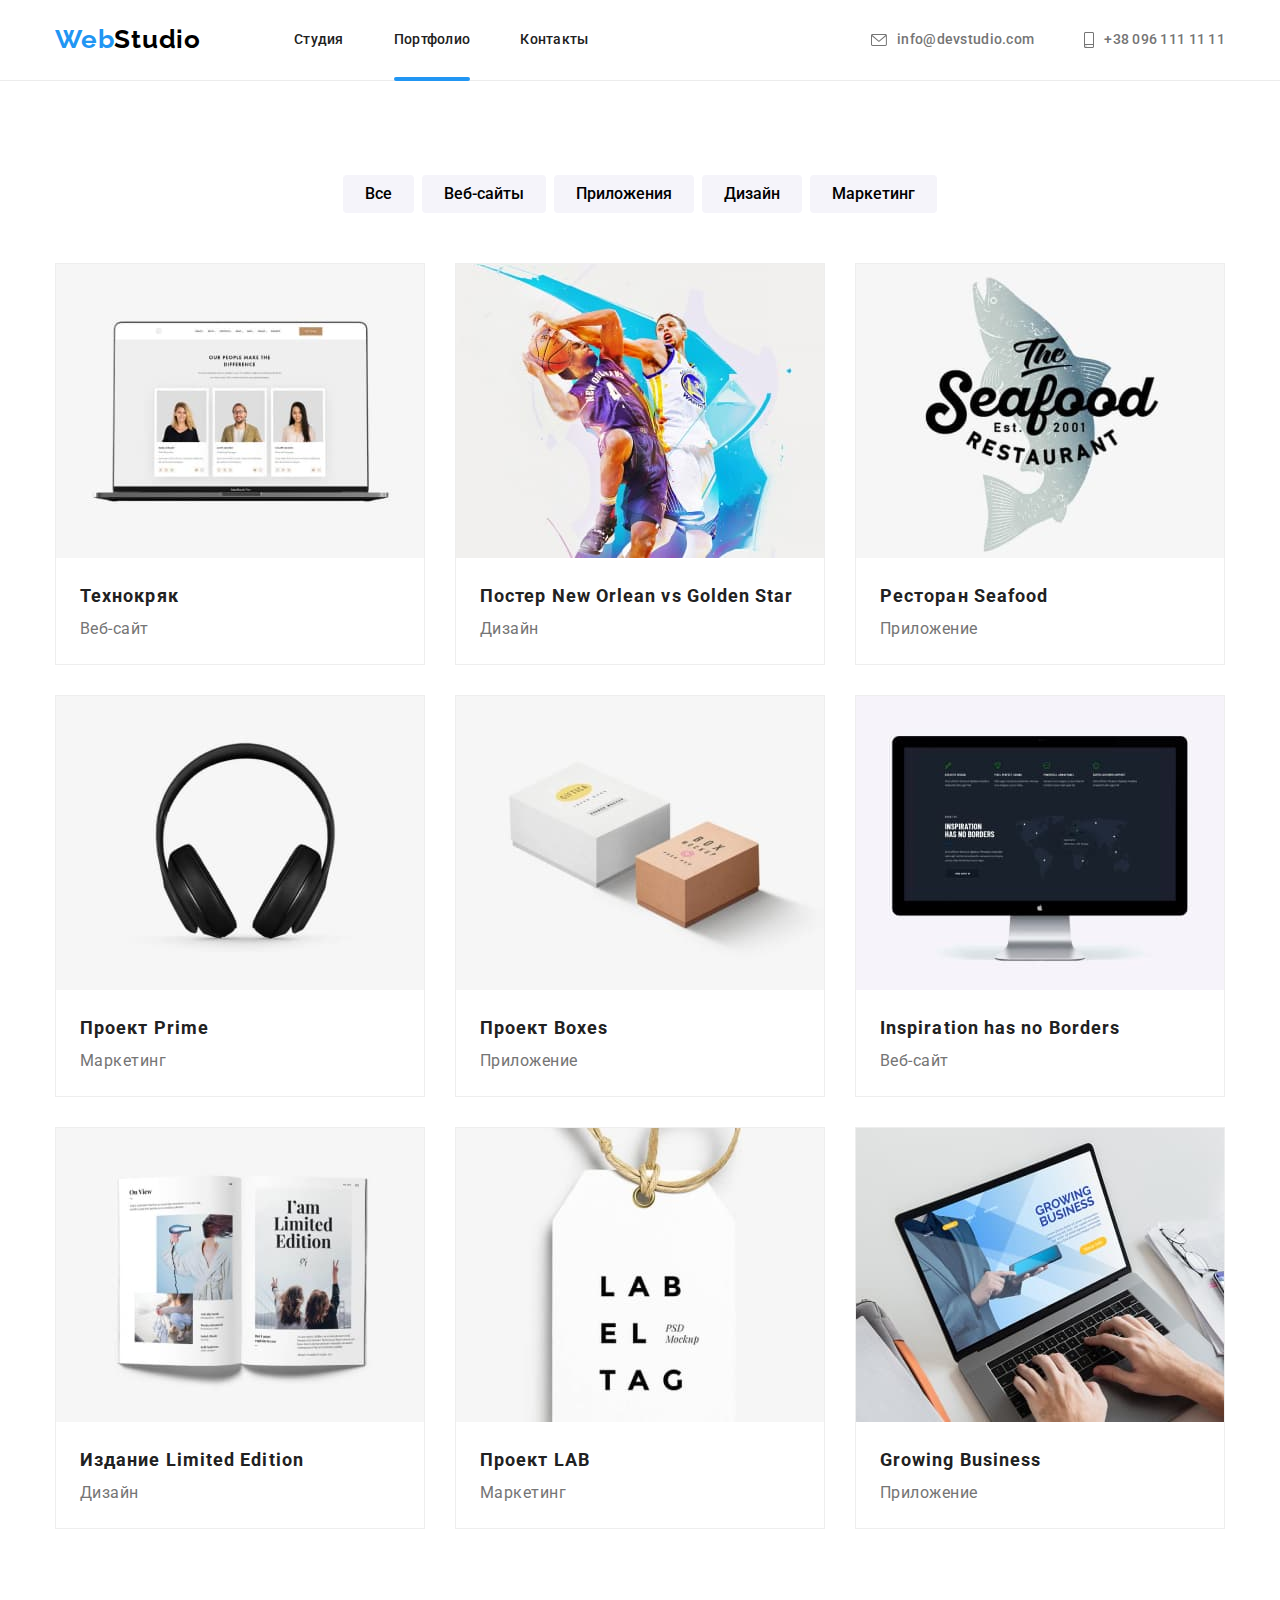
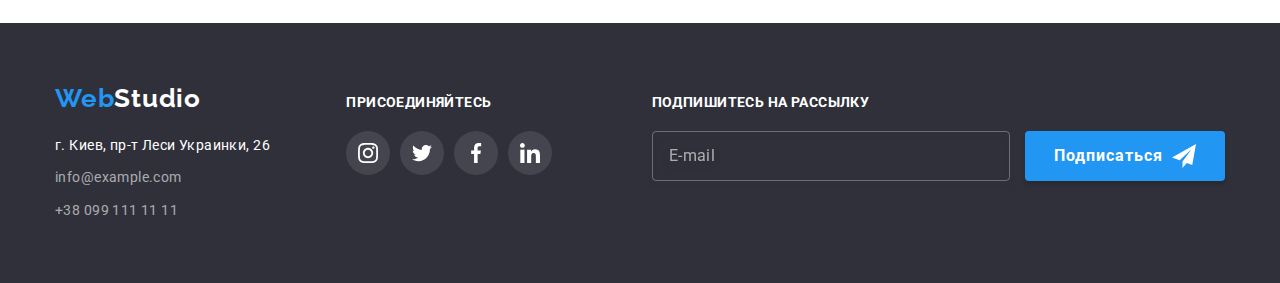
==== portfolio.html @ 07ae0848 "clone-hw7" ====
<!DOCTYPE html>
<html lang="ru">

<head>
    <meta charset="UTF-8">
    <meta name="viewport" content="width=device-width, initial-scale=1.0">
    <title>Potfolio</title>
    <link rel="stylesheet" href="https://cdnjs.cloudflare.com/ajax/libs/modern-normalize/1.0.0/modern-normalize.min.css">
    <link rel="preconnect" href="https://fonts.gstatic.com">
    <link href="https://fonts.googleapis.com/css2?family=Raleway:wght@700&family=Roboto:wght@400;500;700;900&display=swap"
        rel="stylesheet">
    <link rel="stylesheet" href="./css/main.min.css">
</head>

<body>
    <!--Шапка сайта-->
    <header class="header">
        <div class="container">
            <nav class="navigation">
                <a href="./index.html" class="logo">
                    <span class="logo-accent">Web</span>Studio</a>
                <ul class="site-nav">
                    <li class="navigation-list"><a href="./index.html" class="link">Студия</a></li>
                    <li class="navigation-list"><a href="./portfolio.html" class="link current">Портфолио</a></li>
                    <li class="navigation-list"><a href="#" class="link">Контакты</a></li>
                </ul>
            </nav>
            <address class="address-nav">
                <a class="link" href="mailto:info@devstudio.com">
                    <svg class="header-contacts" width="16" height="12">
                        <use href="./images/sprite.svg#icon-envelope"></use>
                    </svg>
                    info@devstudio.com</a>
                <a class="link number" href="tel:+380961111111">
                    <svg class="header-contacts" width="10" height="16">
                        <use href="./images/sprite.svg#icon-smartphone"></use>
                    </svg>
                    +38 096 111 11 11</a>
            </address>
        </div>
        
            
        

    </header>



  
    <main>
        <section class="examples-works">
            <div class="container">
                <h1 class="visually-hidden">Портфолио</h1>
                <ul class="button">
                    <li class="icon"><button type="button" class="curent button-icon">Все</button></li>
                    <li class="icon"><button type="button" class="button-icon">Веб-сайты</button></li>
                    <li class="icon"><button type="button" class="button-icon">Приложения</button></li>
                    <li class="icon"><button type="button" class="button-icon">Дизайн</button></li>
                    <li class="icon"><button type="button" class="button-icon">Маркетинг</button></li>
                </ul>
                <ul class="project">
                    <li class="item">
                        <a class="project-item-link" href="">
                            <div class="project-thumb">
                                <img src="./images/img-port1.jpg" alt="Ноутбук">
                                <div class="overlay">
                                <p class="project-description">
                                    Технокряк это современная площадка распространения
                                    коронавируса. Компании используют эту платформу для
                                    цифрового шпионажа и атак на защищённые сервера
                                    конкурентов.
                                </p>
                                </div>
                            </div>
                        
                        <div class="project-text">
                            <h2 class="project-name">Технокряк</h2>
                            <p class="project-type">Веб-сайт</p>
                        </div>
                        
                        </a>
                    </li>
                    <li class="item">
                        <a class="project-item-link" href="">
                            <div class="project-thumb">
                                <img src="./images/img-port2.jpg" alt="<Баскетбол">
                                <div class="overlay">
                                    <p class="project-description">
                                        Технокряк это современная площадка распространения
                                        коронавируса. Компании используют эту платформу для
                                        цифрового шпионажа и атак на защищённые сервера
                                        конкурентов.
                                    </p>
                                </div>
                            </div>
                        
                        <div class="project-text">
                            <h2 class="project-name">Постер New Orlean vs Golden Star</h2>
                            <p class="project-type">Дизайн</p>
                        </div>
                        
                        </a>
                    </li>
                    <li class="item">
                        <a class="project-item-link" href="">
                            <div class="project-thumb">
                                <img src="./images/img-port3.jpg" alt="Ресторан Seafood">
                                <div class="overlay">
                                    <p class="project-description">
                                        Технокряк это современная площадка распространения
                                        коронавируса. Компании используют эту платформу для
                                        цифрового шпионажа и атак на защищённые сервера
                                        конкурентов.
                                    </p>
                                </div>  
                            </div>
                        
                        <div class="project-text">
                            <h2 class="project-name">Ресторан Seafood</h2>
                            <p class="project-type">Приложение</p>
                        </div>
                        
                        </a>
                    </li>
                    <li class="item">
                        <a class="project-item-link" href="">
                            <div class="project-thumb">
                                <img src="./images/img-port4.jpg" alt="Наушнки">
                                <div class="overlay">
                                    <p class="project-description">
                                        Технокряк это современная площадка распространения
                                        коронавируса. Компании используют эту платформу для
                                        цифрового шпионажа и атак на защищённые сервера
                                        конкурентов.
                                    </p>
                                </div>  
                            </div>
                      
                        <div class="project-text">
                            <h2 class="project-name">Проект Prime</h2>
                            <p class="project-type">Маркетинг</p>
                        </div>
                        
                        </a>
                    </li>
                    <li class="item">
                        <a class="project-item-link" href="">
                            <div class="project-thumb">
                                <img src="./images/img-port5.jpg" alt="Коробки">
                                <div class="overlay">
                                    <p class="project-description">
                                        Технокряк это современная площадка распространения
                                        коронавируса. Компании используют эту платформу для
                                        цифрового шпионажа и атак на защищённые сервера
                                        конкурентов.
                                    </p>
                                </div>  
                            </div>
                        
                        <div class="project-text">
                            <h2 class="project-name">Проект Boxes</h2>
                            <p class="project-type">Приложение</p>
                        </div>
                        
                        </a>
                    </li>
                    <li class="item">
                        <a class="project-item-link" href="">
                            <div class="project-thumb">
                                <img src="./images/img-port6.jpg" alt="Дизайн на мониторе">
                                <div class="overlay">
                                    <p class="project-description">
                                        Технокряк это современная площадка распространения
                                        коронавируса. Компании используют эту платформу для
                                        цифрового шпионажа и атак на защищённые сервера
                                        конкурентов.
                                    </p>
                                </div>  
                            </div>
                      
                        <div class="project-text">
                            <h2 class="project-name">Inspiration has no Borders</h2>
                            <p class="project-type">Веб-сайт</p>
                        </div>
                        
                        </a>
                    </li>
                    <li class="item">
                        <a class="project-item-link" href="">
                            <div class="project-thumb">
                                <img src="./images/img-port7.jpg" alt="Лимитированая книга">
                                <div class="overlay">
                                    <p class="project-description">
                                        Технокряк это современная площадка распространения
                                        коронавируса. Компании используют эту платформу для
                                        цифрового шпионажа и атак на защищённые сервера
                                        конкурентов.
                                    </p>
                                </div>  
                            </div>
                        
                        <div class="project-text">
                            <h2 class="project-name">Издание Limited Edition</h2>
                            <p class="project-type">Дизайн</p>
                        </div>
                        
                        </a>
                    </li>
                    <li class="item">
                        <a class="project-item-link" href="">
                            <div class="project-thumb">
                                <img src="./images/img-port8.jpg" alt="Tag метки">
                                <div class="overlay">
                                    <p class="project-description">
                                        Технокряк это современная площадка распространения
                                        коронавируса. Компании используют эту платформу для
                                        цифрового шпионажа и атак на защищённые сервера
                                        конкурентов.
                                    </p>
                                </div>  
                            </div>
                        
                        <div class="project-text">
                            <h2 class="project-name">Проект LAB</h2>
                            <p class="project-type">Маркетинг</p>
                        </div>
                        
                        </a>
                    </li>
                    <li class="item">
                        <a class="project-item-link" href="">
                            <div class="project-thumb">
                                <img src="./images/img-port9.jpg" alt="Приложение на ноутбуке">
                                <div class="overlay">
                                    <p class="project-description">
                                        Технокряк это современная площадка распространения
                                        коронавируса. Компании используют эту платформу для
                                        цифрового шпионажа и атак на защищённые сервера
                                        конкурентов.
                                    </p>
                                </div>  
                            </div>
                        
                        <div class="project-text"><h2 class="project-name">Growing Business</h2>
                        <p class="project-type">Приложение</p></div>
                        
                        </a>
                    </li>
                
                </ul>
            </div>
            
        </section>
    </main>
    <!--Подвал-->
    <footer class="box">
        <div class="footer-nav container">
            <div class="footer-container">
                <div class="box-address">
                    <a href="index.html" class="logo-footer">
                        <span class="logo-accent">Web</span>Studio</a>
                    <address>
                        <ul class="box-list">
                            <li>
                                <a class="link address" href="https://goo.gl/maps/RxFBM79pDtVXAwZK7">г. Киев, пр-т Леси
                                    Украинки,
                                    26<br></a>
                            </li>
                            <li>
                                <a class="link" href="mailto:info@example.com">info@example.com</a>
                            </li>
                            <li>
                                <a class="link" href="tel:+380991111111">+38 099 111 11 11</a>
                            </li>
                        </ul>
                    </address>
                </div>
                <div class="footer-socials-box">
                    <h3 class="footer-title">присоединяйтесь</h3>
                    <ul class="footer-socials-list">
                        <li class="footer-socials-item">
                            <a href="" class="socials-link">
                                <svg class="socials-link-icon">
                                    <use href="./images/sprite.svg#icon-instagramf"></use>
                                </svg>
                            </a>
                        </li>
                        <li class="footer-socials-item">
                            <a href="" class="socials-link">
                                <svg class="socials-link-icon">
                                    <use href="./images/sprite.svg#icon-twitterf"></use>
                                </svg>
                            </a>
                        </li>
                        <li class="footer-socials-item">
                            <a href="" class="socials-link">
                                <svg class="socials-link-icon">
                                    <use href="./images/sprite.svg#icon-facebook-f"></use>
                                </svg>
                            </a>
                        </li>
                        <li class="footer-socials-item">
                            <a href="" class="socials-link">
                                <svg class="socials-link-icon">
                                    <use href="./images/sprite.svg#icon-linkedinf"></use>
                                </svg>
                            </a>
                        </li>
                    </ul>
                </div>
                <div class="subscribe">
                    <h3 class="footer-title">Подпишитесь на рассылку</h3>
                    <div class="footer-form-wrapper">
                        <form action="#" class="footer-form">
                            <div class="footer-form-item">
                                <input type="email" name="email" placeholder="E-mail" class="footer-form-input">
                                <button type="submit" class="submit-btn">Подписаться</button>
                            </div>
                        </form>
                    </div>
                </div>
            </div>
        </div>
    </footer>
    </body>
    
    </html>
---- css/main.min.css ----
*,*::before,*::after{margin:0;padding:0;box-sizing:border-box}img{display:block}body{margin:0;background-color:#fff;color:#757575;font-family:Roboto, sans-serif;letter-spacing:0.03em;font-size:14px;line-height:1.17}body li{list-style-type:none}li a{text-decoration:none}.container{margin-left:auto;margin-right:auto;width:1200px;padding-left:15px;padding-right:15px}.visually-hidden{position:absolute;width:1px;height:1px;margin:-1px;border:0;padding:0;white-space:nowrap;clip-path:inset(100%);clip:rect(0 0 0 0);overflow:hidden}.header{display:block;border-bottom:1px solid #ececec}.header .container{display:flex;align-items:center;padding-top:24px;padding-bottom:25px}.header-contacts{margin-right:10px}.navigation{display:flex;align-items:center}.site-nav{display:flex;align-items:center}.site-nav .link:hover,.site-nav .link:focus,.site-nav .current:visited{color:#2196f3}.site-nav .link{font-weight:500;font-size:14px;line-height:1.14;letter-spacing:0.02em;color:#212121;transition-duration:250ms;transition-property:color;transition-timing-function:cubic-bezier(0.4, 0, 0.2, 1)}.logo{align-items:center;margin-right:93px;font-family:Raleway, sans-serif;font-weight:700;font-size:26px;line-height:1.2;color:#000;letter-spacing:0.03em}.logo-accent{color:#2196f3}nav a,.address-nav a{text-decoration:none;display:flex;align-items:center}.address-nav{display:flex;margin-left:auto}.address-nav .link{color:#757575;font-weight:500;font-size:14px;line-height:1.14;letter-spacing:0.02em;font-style:normal;fill:#757575;transition-duration:250ms;transition-property:color, fill;transition-timing-function:cubic-bezier(0.4, 0, 0.2, 1)}.address-nav .link:hover,.address-nav .link:focus{color:#2196f3;fill:#2196f3}.address-nav .number{margin-left:50px}.navigation-list{display:list-item;margin-right:50px;position:relative}.navigation-list:last-child{margin-right:0}.current::after{content:"";position:absolute;display:block;width:100%;height:4px;bottom:-33.5px;border-radius:2px;background-color:#2196f3}.hero{max-width:1600px;height:600px;margin-right:auto;margin-left:auto;text-align:center;padding:200px 0;color:#fff;background:#c4c4c4;background-image:linear-gradient(rgba(47,48,58,0.4), rgba(47,48,58,0.4)),url(../images/img-hero.jpg);background-repeat:no-repeat;background-size:cover}.hero-title{font-weight:900;font-size:44px;line-height:1.36;text-align:center;letter-spacing:0.06em;text-transform:uppercase;margin-bottom:30px;border:none}.hero-button{font-weight:700;font-size:16px;line-height:1.87;letter-spacing:0.06em;background-color:#2196f3;color:#fff;display:inline-block;padding:10px 32px;box-shadow:0px 4px 4px rgba(0,0,0,0.15);border-radius:4px;border:none}.section-advantages{padding:94px 0}.advantages-title{margin-bottom:10px;color:#212121;font-weight:700;font-size:14px;line-height:1.14;text-transform:uppercase}.advantages-text{font-weight:400;font-size:14px;line-height:1.71}.advantages-list{display:flex;flex-wrap:wrap}.advantages-item{margin-right:30px;width:270px}.advantages-item div{display:flex;align-items:center;justify-content:center;background-color:#f5f4fa;width:270px;height:120px;margin-bottom:30px}.advantages-item:last-child{margin-right:0}.section-product{padding-bottom:82px}.section-product .product-item-title{margin-bottom:50px;color:#212121;font-weight:700;font-size:36px;line-height:1.17;text-align:center}.product-list{display:flex;flex-flow:row;justify-content:space-between}.product-item{position:relative}.product-title{position:absolute;display:inline-block;width:100%;height:70px;bottom:0;left:0;background:rgba(47,48,58,0.8);margin:0 auto;padding-top:27px;font-weight:700;font-size:14px;line-height:1.14;text-align:center;letter-spacing:0.03em;text-transform:uppercase;text-align:center;color:#fff}.team{padding:94px 0;background-color:#f5f4fa}.team-list{display:flex;flex-direction:row;justify-content:space-between}.team-item{background-color:#fff;box-shadow:0px 1px 3px rgba(0,0,0,0.12),0px 1px 1px rgba(0,0,0,0.14),0px 2px 1px rgba(0,0,0,0.2);border-radius:0px 0px 4px 4px}.about-team{display:block;text-align:center;margin-top:30px;margin-bottom:16px}.team-item-title{margin-bottom:50px;font-weight:700;font-size:36px;line-height:1.16;text-align:center;color:#212121}.team-caption{font-weight:500;font-size:16px;line-height:1.19;text-align:center;padding-bottom:10px;color:#212121}.team-text{font-weight:400;font-size:16px;line-height:1.19;text-align:center}.social-list{display:flex;justify-content:space-between;margin-left:32px;margin-right:32px;margin-bottom:30px}.social-list-item-link{display:inline-flex;justify-content:center;align-items:center;width:44px;height:44px;border-radius:50%;transition-duration:250ms;transition-property:fill, background-color;transition-timing-function:cubic-bezier(0.4, 0, 0.2, 1)}.social-list-item-link:hover,.social-list-item-link:focus{background-color:#2196f3}.social-list-item-link:hover .social-list-item-svg,.social-list-item-link:focus .social-list-item-svg{fill:#fff}.social-list-item-svg{width:20px;height:20px;fill:#afb1b8}.clients{padding:94px 0}.clients .container{text-align:center}.clients-item-title{margin-bottom:50px;font-weight:700;font-size:36px;line-height:1.16;text-align:center;letter-spacing:0.03em;color:#212121}.clients-list-item{display:flex;justify-content:center;align-items:center;width:170px;height:90px;border:1px solid #afb1b8;border-radius:4px;transition-duration:250ms;transition-property:fill, border;transition-timing-function:cubic-bezier(0.4, 0, 0.2, 1)}.clients-list-item:hover,.clients-list-item:focus{border:1px solid #2196f3}.clients-list-item:hover .clients-list-item-svg,.clients-list-item:focus .clients-list-item-svg{fill:#2196f3}.clients-list{display:flex;justify-content:center;align-items:center}.clients-list li:not(:last-child){margin-right:30px}.clients-list-item-svg{fill:#afb1b8;transition-duration:250ms;transition-property:fill, border;transition-timing-function:cubic-bezier(0.4, 0, 0.2, 1)}.box .logo-footer{margin-bottom:20px}.logo-footer{font-family:"Raleway", sans-serif;font-weight:700;font-size:26px;letter-spacing:0.03em;color:#fff}.box-list .addresss{color:#fff}.box-list .link{line-height:1.71;color:rgba(255,255,255,0.6);font-style:normal}.box-list li:not(:last-child){margin-bottom:9px}.box a{text-decoration:none;display:flex}.box{background-color:#2f303a;padding:60px 0}.logo-second-footer{color:#fff}.address-footer{font-style:normal}.box-address{margin-right:70px}.box-list .address{color:#fff}.box-list .link{transition-duration:250ms;transition-property:color;transition-timing-function:cubic-bezier(0.4, 0, 0.2, 1)}.footer-nav{align-items:center}.footer-container{display:flex;justify-content:space-between}.footer-socials-box{padding-right:93px}.box-list{color:#fff}.box-list .link:hover,.box-list .link:focus{color:#2196f3;text-decoration:none}.footer-socials-list{display:flex}.footer-socials-item{border-radius:50%;background-color:rgba(255,255,255,0.1)}.footer-socials-item:not(:last-child){margin-right:10px}.footer-socials-item svg{fill:#fff}.subscribe{display:inline-block}.footer-title{display:block;font-weight:700;font-size:14px;line-height:1.14;padding-top:12px;margin-bottom:20px;text-transform:uppercase;color:#fff}.footer-form-input{width:358px;height:50px;padding-left:16px;margin-right:12px;color:#fff;background-color:transparent;border:1px solid rgba(255,255,255,0.3);box-sizing:border-box;border-radius:4px;filter:drop-shadow(0px 4px 4px rgba(0,0,0,0.15))}.footer-form-input::placeholder{font-weight:400;font-size:16px;line-height:1.25;align-items:center;letter-spacing:0.03em;color:rgba(255,255,255,0.6)}.footer-form-input:hover,.footer-form-input:focus{border:1px solid #2196f3}.submit-btn{display:inline-flex;justify-content:center;align-items:center;width:200px;height:50px;background:#2196f3;border:transparent;box-shadow:0px 4px 4px rgba(0,0,0,0.15);border-radius:4px;font-weight:700;font-size:16px;line-height:1.87;align-items:center;text-align:center;letter-spacing:0.06em;color:#fff;cursor:pointer}.submit-btn:after{content:"";margin-left:9px;width:24px;height:24px;background-image:url(../images/icon-send.svg);background-repeat:no-repeat;background-position:center}.socials-link{justify-content:center;align-items:center;width:44px;height:44px;border-radius:50%;transition-duration:250ms;transition-property:background-color, fill, color;transition-timing-function:cubic-bezier(0.4, 0, 0.2, 1)}.socials-link:hover,.socials-link:focus{background-color:#2196f3}.socials-link-icon{width:20px;height:20px}.backdrop{position:fixed;top:0;left:0;right:0;bottom:0;opacity:1;background-color:rgba(0,0,0,0.2);z-index:100;transition-duration:250ms;transition-timing-function:cubic-bezier(0.4, 0, 0.2, 1);visibility:visible}.backdrop.is-hidden{opacity:0;pointer-events:none;visibility:hidden}.modal{position:absolute;left:50%;top:50%;transform:translate(-50%, -50%);width:100%;max-width:528px;height:581px;background:#fff;box-shadow:0px 1px 3px rgba(0,0,0,0.12),0px 1px 1px rgba(0,0,0,0.14),0px 2px 1px rgba(0,0,0,0.2);border-radius:4px;padding:40px}.modal-close{display:block;justify-content:flex-end}.btn-close{display:flex;position:absolute;justify-content:center;align-items:center;width:30px;height:30px;top:8px;right:8px;border-radius:50px;cursor:pointer;background-color:#fff;border:1px solid rgba(0,0,0,0.1)}.btn-close:hover,.btn-close:focus{fill:#2196f3;border-color:#2196f3}.modal-btn-close{width:11px;height:11px}.modal-title{text-align:center;font-family:Roboto;font-weight:bold;font-size:20px;letter-spacing:0.03em;margin-bottom:12px;color:#212121}.form-items{margin-left:auto;margin-right:auto}.form-item{position:relative;margin-bottom:10px}.form-item-label{display:block;font-family:Roboto;font-style:normal;font-weight:normal;font-size:12px;line-height:14px;letter-spacing:0.01em;color:rgba(117,117,117,0.5);margin-bottom:4px}.form-item-input{display:block;z-index:1;width:100%;height:40px;padding-left:42px;border:1px solid rgba(33,33,33,0.2);border-radius:4px}.form-item-input:not(:last-child){margin-bottom:10px}.form-item-input:focus,.form-item-input:hover{outline:none;border-color:#2196f3}.form-item-input:focus+.form-item-input-svg,.form-item-input:hover+.form-item-input-svg{fill:#2196f3}.form-item-input-svg{position:absolute;z-index:100;top:50%;left:12px;width:18px;height:18px}.form-message{font-family:Roboto;font-style:normal;font-weight:normal;font-size:14px;line-height:16px;letter-spacing:0.01em;width:100%;height:120px;padding-left:16px;padding-top:12px;resize:none;margin-bottom:20px}.form-agreement-label{display:flex;align-items:center;justify-content:center;flex-direction:row-reverse;margin-bottom:30px;font-family:Roboto;font-weight:normal;font-size:14px;line-height:24px;letter-spacing:0.03em;color:#757575}.form-agreement-label a{font-family:Roboto;font-weight:normal;font-size:14px;line-height:24px;letter-spacing:0.03em;color:#2196f3;text-decoration:underline;margin-left:3px}.form-castom-checkbox{margin-right:7px;width:16px;height:15px;border:2px solid #212121;border-radius:4px;fill:#fff;background-color:var(--background-color);transition-property:background-color, border-color;transition-duration:250ms;transition-timing-function:cubic-bezier(0.4, 0, 0.2, 1)}.form-castom-checkbox svg{display:block}.form-input-check:checked ~ .form-castom-checkbox{background-color:#2196f3;border-color:#2196f3}.hidden-form-checkbox{display:none}.form-button{background-color:#2196f3;box-shadow:0px 4px 4px rgba(0,0,0,0.15);border-radius:4px;font-weight:bold;font-size:16px;color:#fff;border:none;width:200px;height:50px;left:700px;top:430px;display:block;margin-left:auto;margin-right:auto;transition:color 250ms cubic-bezier(0.4, 0, 0.2, 1)}.form-message::placeholder{color:rgba(117,117,117,0.5)}.button{display:flex;justify-content:center;margin-bottom:50px}.button-icon{font-weight:500;font-size:16px;line-height:1.62;text-align:center;background-color:#f5f4fa;padding:6px 22px;border-radius:4px;border:none;transition-duration:250ms;transition-property:color, background-color, box-shadow;transition-timing-function:cubic-bezier(0.4, 0, 0.2, 1)}.current .button-icon,.button-icon:hover,.button-icon:focus{background-color:#2196f3;color:#fff;box-shadow:0px 3px 1px rgba(0,0,0,0.1),0px 1px 2px rgba(0,0,0,0.08),0px 2px 2px rgba(0,0,0,0.12)}.icon:not(:last-child){margin-right:8px}.examples-works{padding:94px 0}.examples-works .project-text{padding:20px 24px}.project-type{font-family:Roboto;font-weight:400;font-size:16px;line-height:1.875;letter-spacing:0.03em;color:#757575}.project{display:flex;flex-wrap:wrap}.project .item{width:370px;margin:0px 30px 30px 0px;border:1px solid #eee}.project .item:nth-child(3n+3){margin-right:0px}.project .item:nth-last-child(-n+3){margin-bottom:0px}.project-name{color:#212121;font-weight:700;font-size:18px;line-height:2;letter-spacing:0.06em}.item:hover,.item:focus{border:1px solid #eee;box-shadow:0px 1px 1px rgba(0,0,0,0.12),0px 4px 4px rgba(0,0,0,0.06),1px 4px 6px rgba(0,0,0,0.16)}.project-thumb{position:relative;overflow:hidden}.overlay{position:absolute;top:100%;width:100%;height:100%;display:flex;align-items:center;background-color:#2196f3;visibility:hidden;pointer-events:none;transform:translateY(0);transition:transform 250ms cubic-bezier(0.4, 0, 0.2, 1),visibility 250ms cubic-bezier(0.4, 0, 0.2, 1)}.project-item-link:hover .overlay,.project-item-link:focus .overlay{transform:translateY(-100%);visibility:visible;pointer-events:auto}.project-description{margin:63px 24px;font-size:18px;line-height:1.56;letter-spacing:0.03em;color:#fff}
/*# sourceMappingURL=main.min.css.map */
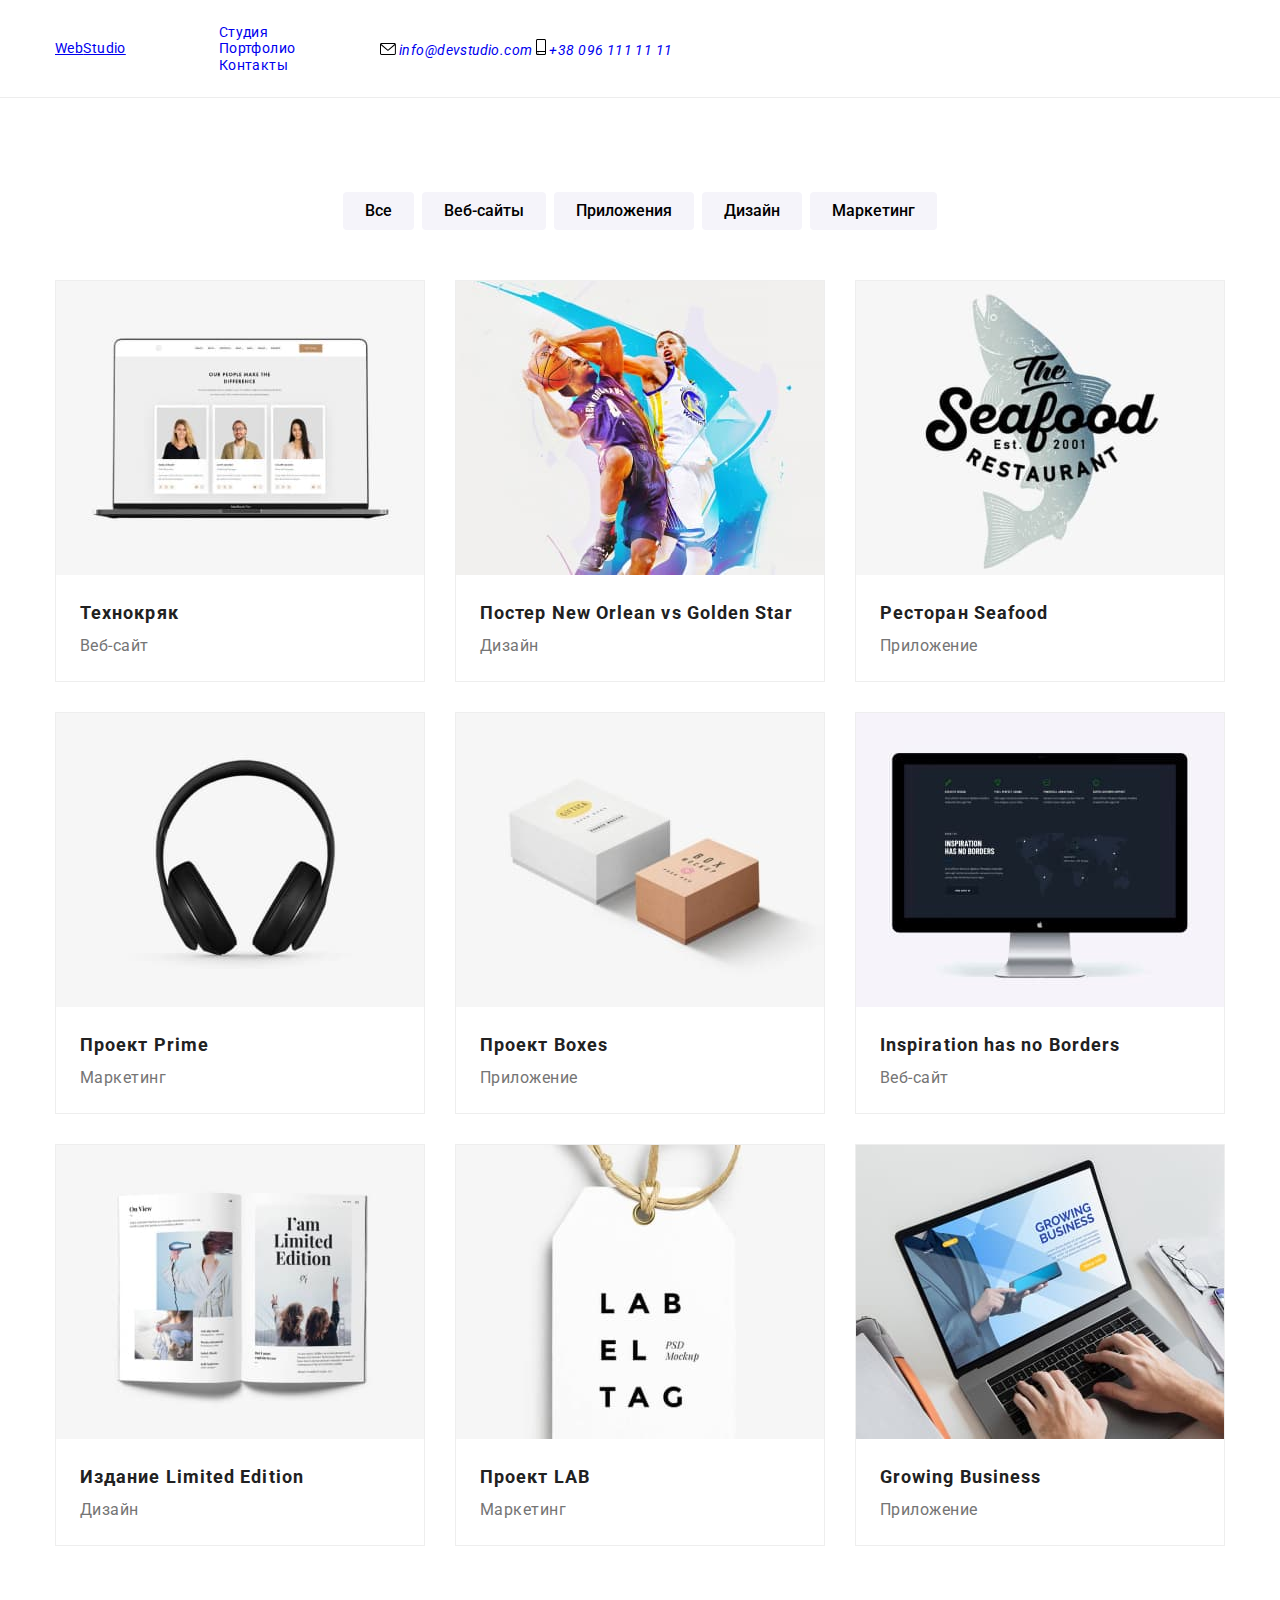
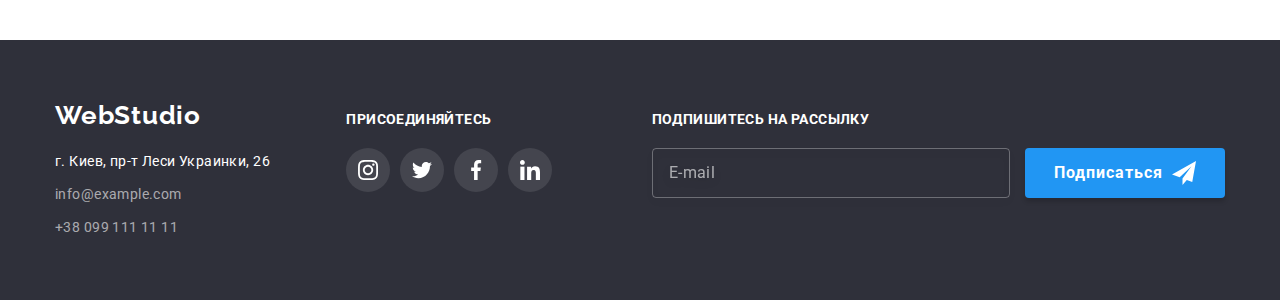
==== commit e317b1cb: "hw7" ====
--- a/portfolio.html
+++ b/portfolio.html
@@ -322,6 +322,8 @@
             </div>
         </div>
     </footer>
+    <script src="./js/menu-button.js">
+    </script>
     </body>
     
     </html>--- a/css/main.min.css
+++ b/css/main.min.css
@@ -1,2 +1,2 @@
-*,*::before,*::after{margin:0;padding:0;box-sizing:border-box}img{display:block}body{margin:0;background-color:#fff;color:#757575;font-family:Roboto, sans-serif;letter-spacing:0.03em;font-size:14px;line-height:1.17}body li{list-style-type:none}li a{text-decoration:none}.container{margin-left:auto;margin-right:auto;width:1200px;padding-left:15px;padding-right:15px}.visually-hidden{position:absolute;width:1px;height:1px;margin:-1px;border:0;padding:0;white-space:nowrap;clip-path:inset(100%);clip:rect(0 0 0 0);overflow:hidden}.header{display:block;border-bottom:1px solid #ececec}.header .container{display:flex;align-items:center;padding-top:24px;padding-bottom:25px}.header-contacts{margin-right:10px}.navigation{display:flex;align-items:center}.site-nav{display:flex;align-items:center}.site-nav .link:hover,.site-nav .link:focus,.site-nav .current:visited{color:#2196f3}.site-nav .link{font-weight:500;font-size:14px;line-height:1.14;letter-spacing:0.02em;color:#212121;transition-duration:250ms;transition-property:color;transition-timing-function:cubic-bezier(0.4, 0, 0.2, 1)}.logo{align-items:center;margin-right:93px;font-family:Raleway, sans-serif;font-weight:700;font-size:26px;line-height:1.2;color:#000;letter-spacing:0.03em}.logo-accent{color:#2196f3}nav a,.address-nav a{text-decoration:none;display:flex;align-items:center}.address-nav{display:flex;margin-left:auto}.address-nav .link{color:#757575;font-weight:500;font-size:14px;line-height:1.14;letter-spacing:0.02em;font-style:normal;fill:#757575;transition-duration:250ms;transition-property:color, fill;transition-timing-function:cubic-bezier(0.4, 0, 0.2, 1)}.address-nav .link:hover,.address-nav .link:focus{color:#2196f3;fill:#2196f3}.address-nav .number{margin-left:50px}.navigation-list{display:list-item;margin-right:50px;position:relative}.navigation-list:last-child{margin-right:0}.current::after{content:"";position:absolute;display:block;width:100%;height:4px;bottom:-33.5px;border-radius:2px;background-color:#2196f3}.hero{max-width:1600px;height:600px;margin-right:auto;margin-left:auto;text-align:center;padding:200px 0;color:#fff;background:#c4c4c4;background-image:linear-gradient(rgba(47,48,58,0.4), rgba(47,48,58,0.4)),url(../images/img-hero.jpg);background-repeat:no-repeat;background-size:cover}.hero-title{font-weight:900;font-size:44px;line-height:1.36;text-align:center;letter-spacing:0.06em;text-transform:uppercase;margin-bottom:30px;border:none}.hero-button{font-weight:700;font-size:16px;line-height:1.87;letter-spacing:0.06em;background-color:#2196f3;color:#fff;display:inline-block;padding:10px 32px;box-shadow:0px 4px 4px rgba(0,0,0,0.15);border-radius:4px;border:none}.section-advantages{padding:94px 0}.advantages-title{margin-bottom:10px;color:#212121;font-weight:700;font-size:14px;line-height:1.14;text-transform:uppercase}.advantages-text{font-weight:400;font-size:14px;line-height:1.71}.advantages-list{display:flex;flex-wrap:wrap}.advantages-item{margin-right:30px;width:270px}.advantages-item div{display:flex;align-items:center;justify-content:center;background-color:#f5f4fa;width:270px;height:120px;margin-bottom:30px}.advantages-item:last-child{margin-right:0}.section-product{padding-bottom:82px}.section-product .product-item-title{margin-bottom:50px;color:#212121;font-weight:700;font-size:36px;line-height:1.17;text-align:center}.product-list{display:flex;flex-flow:row;justify-content:space-between}.product-item{position:relative}.product-title{position:absolute;display:inline-block;width:100%;height:70px;bottom:0;left:0;background:rgba(47,48,58,0.8);margin:0 auto;padding-top:27px;font-weight:700;font-size:14px;line-height:1.14;text-align:center;letter-spacing:0.03em;text-transform:uppercase;text-align:center;color:#fff}.team{padding:94px 0;background-color:#f5f4fa}.team-list{display:flex;flex-direction:row;justify-content:space-between}.team-item{background-color:#fff;box-shadow:0px 1px 3px rgba(0,0,0,0.12),0px 1px 1px rgba(0,0,0,0.14),0px 2px 1px rgba(0,0,0,0.2);border-radius:0px 0px 4px 4px}.about-team{display:block;text-align:center;margin-top:30px;margin-bottom:16px}.team-item-title{margin-bottom:50px;font-weight:700;font-size:36px;line-height:1.16;text-align:center;color:#212121}.team-caption{font-weight:500;font-size:16px;line-height:1.19;text-align:center;padding-bottom:10px;color:#212121}.team-text{font-weight:400;font-size:16px;line-height:1.19;text-align:center}.social-list{display:flex;justify-content:space-between;margin-left:32px;margin-right:32px;margin-bottom:30px}.social-list-item-link{display:inline-flex;justify-content:center;align-items:center;width:44px;height:44px;border-radius:50%;transition-duration:250ms;transition-property:fill, background-color;transition-timing-function:cubic-bezier(0.4, 0, 0.2, 1)}.social-list-item-link:hover,.social-list-item-link:focus{background-color:#2196f3}.social-list-item-link:hover .social-list-item-svg,.social-list-item-link:focus .social-list-item-svg{fill:#fff}.social-list-item-svg{width:20px;height:20px;fill:#afb1b8}.clients{padding:94px 0}.clients .container{text-align:center}.clients-item-title{margin-bottom:50px;font-weight:700;font-size:36px;line-height:1.16;text-align:center;letter-spacing:0.03em;color:#212121}.clients-list-item{display:flex;justify-content:center;align-items:center;width:170px;height:90px;border:1px solid #afb1b8;border-radius:4px;transition-duration:250ms;transition-property:fill, border;transition-timing-function:cubic-bezier(0.4, 0, 0.2, 1)}.clients-list-item:hover,.clients-list-item:focus{border:1px solid #2196f3}.clients-list-item:hover .clients-list-item-svg,.clients-list-item:focus .clients-list-item-svg{fill:#2196f3}.clients-list{display:flex;justify-content:center;align-items:center}.clients-list li:not(:last-child){margin-right:30px}.clients-list-item-svg{fill:#afb1b8;transition-duration:250ms;transition-property:fill, border;transition-timing-function:cubic-bezier(0.4, 0, 0.2, 1)}.box .logo-footer{margin-bottom:20px}.logo-footer{font-family:"Raleway", sans-serif;font-weight:700;font-size:26px;letter-spacing:0.03em;color:#fff}.box-list .addresss{color:#fff}.box-list .link{line-height:1.71;color:rgba(255,255,255,0.6);font-style:normal}.box-list li:not(:last-child){margin-bottom:9px}.box a{text-decoration:none;display:flex}.box{background-color:#2f303a;padding:60px 0}.logo-second-footer{color:#fff}.address-footer{font-style:normal}.box-address{margin-right:70px}.box-list .address{color:#fff}.box-list .link{transition-duration:250ms;transition-property:color;transition-timing-function:cubic-bezier(0.4, 0, 0.2, 1)}.footer-nav{align-items:center}.footer-container{display:flex;justify-content:space-between}.footer-socials-box{padding-right:93px}.box-list{color:#fff}.box-list .link:hover,.box-list .link:focus{color:#2196f3;text-decoration:none}.footer-socials-list{display:flex}.footer-socials-item{border-radius:50%;background-color:rgba(255,255,255,0.1)}.footer-socials-item:not(:last-child){margin-right:10px}.footer-socials-item svg{fill:#fff}.subscribe{display:inline-block}.footer-title{display:block;font-weight:700;font-size:14px;line-height:1.14;padding-top:12px;margin-bottom:20px;text-transform:uppercase;color:#fff}.footer-form-input{width:358px;height:50px;padding-left:16px;margin-right:12px;color:#fff;background-color:transparent;border:1px solid rgba(255,255,255,0.3);box-sizing:border-box;border-radius:4px;filter:drop-shadow(0px 4px 4px rgba(0,0,0,0.15))}.footer-form-input::placeholder{font-weight:400;font-size:16px;line-height:1.25;align-items:center;letter-spacing:0.03em;color:rgba(255,255,255,0.6)}.footer-form-input:hover,.footer-form-input:focus{border:1px solid #2196f3}.submit-btn{display:inline-flex;justify-content:center;align-items:center;width:200px;height:50px;background:#2196f3;border:transparent;box-shadow:0px 4px 4px rgba(0,0,0,0.15);border-radius:4px;font-weight:700;font-size:16px;line-height:1.87;align-items:center;text-align:center;letter-spacing:0.06em;color:#fff;cursor:pointer}.submit-btn:after{content:"";margin-left:9px;width:24px;height:24px;background-image:url(../images/icon-send.svg);background-repeat:no-repeat;background-position:center}.socials-link{justify-content:center;align-items:center;width:44px;height:44px;border-radius:50%;transition-duration:250ms;transition-property:background-color, fill, color;transition-timing-function:cubic-bezier(0.4, 0, 0.2, 1)}.socials-link:hover,.socials-link:focus{background-color:#2196f3}.socials-link-icon{width:20px;height:20px}.backdrop{position:fixed;top:0;left:0;right:0;bottom:0;opacity:1;background-color:rgba(0,0,0,0.2);z-index:100;transition-duration:250ms;transition-timing-function:cubic-bezier(0.4, 0, 0.2, 1);visibility:visible}.backdrop.is-hidden{opacity:0;pointer-events:none;visibility:hidden}.modal{position:absolute;left:50%;top:50%;transform:translate(-50%, -50%);width:100%;max-width:528px;height:581px;background:#fff;box-shadow:0px 1px 3px rgba(0,0,0,0.12),0px 1px 1px rgba(0,0,0,0.14),0px 2px 1px rgba(0,0,0,0.2);border-radius:4px;padding:40px}.modal-close{display:block;justify-content:flex-end}.btn-close{display:flex;position:absolute;justify-content:center;align-items:center;width:30px;height:30px;top:8px;right:8px;border-radius:50px;cursor:pointer;background-color:#fff;border:1px solid rgba(0,0,0,0.1)}.btn-close:hover,.btn-close:focus{fill:#2196f3;border-color:#2196f3}.modal-btn-close{width:11px;height:11px}.modal-title{text-align:center;font-family:Roboto;font-weight:bold;font-size:20px;letter-spacing:0.03em;margin-bottom:12px;color:#212121}.form-items{margin-left:auto;margin-right:auto}.form-item{position:relative;margin-bottom:10px}.form-item-label{display:block;font-family:Roboto;font-style:normal;font-weight:normal;font-size:12px;line-height:14px;letter-spacing:0.01em;color:rgba(117,117,117,0.5);margin-bottom:4px}.form-item-input{display:block;z-index:1;width:100%;height:40px;padding-left:42px;border:1px solid rgba(33,33,33,0.2);border-radius:4px}.form-item-input:not(:last-child){margin-bottom:10px}.form-item-input:focus,.form-item-input:hover{outline:none;border-color:#2196f3}.form-item-input:focus+.form-item-input-svg,.form-item-input:hover+.form-item-input-svg{fill:#2196f3}.form-item-input-svg{position:absolute;z-index:100;top:50%;left:12px;width:18px;height:18px}.form-message{font-family:Roboto;font-style:normal;font-weight:normal;font-size:14px;line-height:16px;letter-spacing:0.01em;width:100%;height:120px;padding-left:16px;padding-top:12px;resize:none;margin-bottom:20px}.form-agreement-label{display:flex;align-items:center;justify-content:center;flex-direction:row-reverse;margin-bottom:30px;font-family:Roboto;font-weight:normal;font-size:14px;line-height:24px;letter-spacing:0.03em;color:#757575}.form-agreement-label a{font-family:Roboto;font-weight:normal;font-size:14px;line-height:24px;letter-spacing:0.03em;color:#2196f3;text-decoration:underline;margin-left:3px}.form-castom-checkbox{margin-right:7px;width:16px;height:15px;border:2px solid #212121;border-radius:4px;fill:#fff;background-color:var(--background-color);transition-property:background-color, border-color;transition-duration:250ms;transition-timing-function:cubic-bezier(0.4, 0, 0.2, 1)}.form-castom-checkbox svg{display:block}.form-input-check:checked ~ .form-castom-checkbox{background-color:#2196f3;border-color:#2196f3}.hidden-form-checkbox{display:none}.form-button{background-color:#2196f3;box-shadow:0px 4px 4px rgba(0,0,0,0.15);border-radius:4px;font-weight:bold;font-size:16px;color:#fff;border:none;width:200px;height:50px;left:700px;top:430px;display:block;margin-left:auto;margin-right:auto;transition:color 250ms cubic-bezier(0.4, 0, 0.2, 1)}.form-message::placeholder{color:rgba(117,117,117,0.5)}.button{display:flex;justify-content:center;margin-bottom:50px}.button-icon{font-weight:500;font-size:16px;line-height:1.62;text-align:center;background-color:#f5f4fa;padding:6px 22px;border-radius:4px;border:none;transition-duration:250ms;transition-property:color, background-color, box-shadow;transition-timing-function:cubic-bezier(0.4, 0, 0.2, 1)}.current .button-icon,.button-icon:hover,.button-icon:focus{background-color:#2196f3;color:#fff;box-shadow:0px 3px 1px rgba(0,0,0,0.1),0px 1px 2px rgba(0,0,0,0.08),0px 2px 2px rgba(0,0,0,0.12)}.icon:not(:last-child){margin-right:8px}.examples-works{padding:94px 0}.examples-works .project-text{padding:20px 24px}.project-type{font-family:Roboto;font-weight:400;font-size:16px;line-height:1.875;letter-spacing:0.03em;color:#757575}.project{display:flex;flex-wrap:wrap}.project .item{width:370px;margin:0px 30px 30px 0px;border:1px solid #eee}.project .item:nth-child(3n+3){margin-right:0px}.project .item:nth-last-child(-n+3){margin-bottom:0px}.project-name{color:#212121;font-weight:700;font-size:18px;line-height:2;letter-spacing:0.06em}.item:hover,.item:focus{border:1px solid #eee;box-shadow:0px 1px 1px rgba(0,0,0,0.12),0px 4px 4px rgba(0,0,0,0.06),1px 4px 6px rgba(0,0,0,0.16)}.project-thumb{position:relative;overflow:hidden}.overlay{position:absolute;top:100%;width:100%;height:100%;display:flex;align-items:center;background-color:#2196f3;visibility:hidden;pointer-events:none;transform:translateY(0);transition:transform 250ms cubic-bezier(0.4, 0, 0.2, 1),visibility 250ms cubic-bezier(0.4, 0, 0.2, 1)}.project-item-link:hover .overlay,.project-item-link:focus .overlay{transform:translateY(-100%);visibility:visible;pointer-events:auto}.project-description{margin:63px 24px;font-size:18px;line-height:1.56;letter-spacing:0.03em;color:#fff}
+*,*::before,*::after{margin:0;padding:0;box-sizing:border-box}img{display:block}body{margin:0;background-color:#fff;color:#757575;font-family:Roboto, sans-serif;letter-spacing:0.03em;font-size:14px;line-height:1.17}body li{list-style-type:none}li a{text-decoration:none}.link{text-decoration:none}.container{width:100%;padding:0 15px;margin:0 auto}@media screen and (min-width: 480px){.container{width:480px}}@media screen and (min-width: 768px){.container{width:768px}}@media screen and (min-width: 1200px){.container{width:1200px}}.navigation-list-link:hover,.navigation-list-link:focus,.address-mail:hover,.address-mail:focus,.address-tel:hover,.address-tel:focus,.footer-address-map:hover,.footer-address-map:focus,.footer-address-mail:hover,.footer-address-mail:focus,.footer-address-tel:hover,.footer-address-tel:focus{color:#2196f3}.visually-hidden{position:absolute;width:1px;height:1px;margin:-1px;border:0;padding:0;white-space:nowrap;clip-path:inset(100%);clip:rect(0 0 0 0);overflow:hidden}.header{position:relative;padding:16px 0;border-bottom:1px solid #ededed;background-color:#ffffff}@media screen and (min-width: 768px){.header{padding:21px 0}}@media screen and (min-width: 1200px){.header{padding:24px 0}}.header .container{display:flex;align-items:center;flex-direction:column}@media screen and (min-width: 768px){.header .container{flex-direction:row}}@media screen and (min-width: 768px){.header .address{margin-left:auto}}.navigation{display:flex;align-items:center}@media screen and (min-width: 320px) and (max-width: 767px){.navigation{width:100%;max-width:450px;justify-content:space-between}}.navigation .logo{margin-right:88px}@media screen and (min-width: 1200px){.navigation .logo{margin-right:93px}}.logo-web{font-family:Raleway,sans-serif;font-style:normal;font-weight:700;font-size:24px;line-height:1.16667;letter-spacing:0.03em;color:#2196f3}@media screen and (min-width: 1200px){.logo-web{font-weight:700;font-size:26px;line-height:1.19231}}.logo-studio{font-family:Raleway,sans-serif;font-style:normal;font-weight:700;font-size:24px;line-height:1.16667;letter-spacing:0.03em;color:#212121}@media screen and (min-width: 1200px){.logo-studio{font-weight:700;font-size:26px;line-height:1.19231}}.navigation-list{display:flex;align-items:center;flex-direction:column;padding:60px 0}@media screen and (min-width: 768px){.navigation-list{flex-direction:row;padding:0 84px 0 0}}.navigation-list-link{font-style:normal;font-weight:500;font-size:18px;line-height:1.16667;letter-spacing:0.02em;color:#212121;transition:color 250ms cubic-bezier(0.4, 0, 0.2, 1)}@media screen and (min-width: 768px){.navigation-list-link{font-weight:500;font-size:14px;line-height:1.14286}}.navigation-list-item{position:relative}@media screen and (min-width: 768px){.navigation-list-item:not(:last-child){margin-right:50px}}.navigation-list-item:first-child{margin-bottom:10px}@media screen and (min-width: 768px){.navigation-list-item:first-child{margin-bottom:0px}}.navigation-list-item:not(:first-child){margin-top:40px}@media screen and (min-width: 768px){.navigation-list-item:not(:first-child){margin-top:0px}}.accent-title::after{content:"";position:absolute;display:inline-block;width:100%;height:4px;bottom:-8px;left:0;border-radius:2px;background-color:getColor("accent")}@media screen and (min-width: 768px){.accent-title::after{bottom:-32px}}@media screen and (min-width: 1200px){.accent-title::after{bottom:-30px}}.address-list{display:flex;align-items:center;flex-direction:column}@media screen and (min-width: 320px) and (max-width: 767px){.address-list{padding-bottom:60px}}@media screen and (min-width: 320px) and (max-width: 1200px){.address-list{margin-left:auto}}.address-list-item{text-align:center}.address-list-item:first-child{margin-bottom:16px}@media screen and (min-width: 320px){.address-list-item:first-child{margin-bottom:10px}}@media screen and (min-width: 1200px){.address-list-item:first-child{margin-bottom:0px}}@media screen and (min-width: 768px){.address-list{align-items:flex-start}}@media screen and (min-width: 1200px){.address-list{flex-direction:row;align-items:center}}@media screen and (min-width: 1200px){.address-list-item:not(:last-child){margin-right:50px}}.address-logo{margin-right:10px}@media screen and (min-width: 768px) and (max-width: 1199px){.address-logo{margin-right:8px}}.address-logo-tel{margin-right:10px}.address-mail,.address-tel{display:flex;align-items:center;fill:currentcolor;font-style:normal;font-weight:500;font-size:18px;line-height:1.16667;letter-spacing:0.02em;color:#757575;transition:color 250ms cubic-bezier(0.4, 0, 0.2, 1)}@media screen and (min-width: 768px){.address-mail,.address-tel{font-weight:500;font-size:12px;line-height:1.16667}}@media screen and (min-width: 1200px){.address-mail,.address-tel{font-weight:500;font-size:14px;line-height:1.14286}}@media screen and (min-width: 320px) and (max-width: 767px){.menu-button{display:inline-flex;margin:0;padding:0;border:0;background-color:transparent}.menu-button .icon-cross{display:none}.menu-button.is-open .icon-cross{display:block}.menu-button.is-open .icon-menu{display:none}.header-mobile{display:none;position:absolute;background-color:white;top:101%;left:0;width:100%}.header-mobile.is-open{display:block}}@media screen and (min-width: 768px){.menu-button{display:none}.header-mobile{display:flex;width:100%}}.hero{max-width:1600px;height:600px;margin-right:auto;margin-left:auto;text-align:center;padding:200px 0;color:#fff;background:#c4c4c4;background-image:linear-gradient(rgba(47,48,58,0.4), rgba(47,48,58,0.4)),url(../images/img-hero.jpg);background-repeat:no-repeat;background-size:cover}.hero-title{font-weight:900;font-size:44px;line-height:1.36;text-align:center;letter-spacing:0.06em;text-transform:uppercase;margin-bottom:30px;border:none}.hero-button{font-weight:700;font-size:16px;line-height:1.87;letter-spacing:0.06em;background-color:#2196f3;color:#fff;display:inline-block;padding:10px 32px;box-shadow:0px 4px 4px rgba(0,0,0,0.15);border-radius:4px;border:none}.section-advantages{padding:94px 0}.advantages-title{margin-bottom:10px;color:#212121;font-weight:700;font-size:14px;line-height:1.14;text-transform:uppercase}.advantages-text{font-weight:400;font-size:14px;line-height:1.71}.advantages-list{display:flex;flex-wrap:wrap}.advantages-item{margin-right:30px;width:270px}.advantages-item div{display:flex;align-items:center;justify-content:center;background-color:#f5f4fa;width:270px;height:120px;margin-bottom:30px}.advantages-item:last-child{margin-right:0}.section-product{padding-bottom:82px}.section-product .product-item-title{margin-bottom:50px;color:#212121;font-weight:700;font-size:36px;line-height:1.17;text-align:center}.product-list{display:flex;flex-flow:row;justify-content:space-between}.product-item{position:relative}.product-title{position:absolute;display:inline-block;width:100%;height:70px;bottom:0;left:0;background:rgba(47,48,58,0.8);margin:0 auto;padding-top:27px;font-weight:700;font-size:14px;line-height:1.14;text-align:center;letter-spacing:0.03em;text-transform:uppercase;text-align:center;color:#fff}.team{padding:94px 0;background-color:#f5f4fa}.team-list{display:flex;flex-direction:row;justify-content:space-between}.team-item{background-color:#fff;box-shadow:0px 1px 3px rgba(0,0,0,0.12),0px 1px 1px rgba(0,0,0,0.14),0px 2px 1px rgba(0,0,0,0.2);border-radius:0px 0px 4px 4px}.about-team{display:block;text-align:center;margin-top:30px;margin-bottom:16px}.team-item-title{margin-bottom:50px;font-weight:700;font-size:36px;line-height:1.16;text-align:center;color:#212121}.team-caption{font-weight:500;font-size:16px;line-height:1.19;text-align:center;padding-bottom:10px;color:#212121}.team-text{font-weight:400;font-size:16px;line-height:1.19;text-align:center}.social-list{display:flex;justify-content:space-between;margin-left:32px;margin-right:32px;margin-bottom:30px}.social-list-item-link{display:inline-flex;justify-content:center;align-items:center;width:44px;height:44px;border-radius:50%;transition-duration:250ms;transition-property:fill, background-color;transition-timing-function:cubic-bezier(0.4, 0, 0.2, 1)}.social-list-item-link:hover,.social-list-item-link:focus{background-color:#2196f3}.social-list-item-link:hover .social-list-item-svg,.social-list-item-link:focus .social-list-item-svg{fill:#fff}.social-list-item-svg{width:20px;height:20px;fill:#afb1b8}.clients{padding:94px 0}.clients .container{text-align:center}.clients-item-title{margin-bottom:50px;font-weight:700;font-size:36px;line-height:1.16;text-align:center;letter-spacing:0.03em;color:#212121}.clients-list-item{display:flex;justify-content:center;align-items:center;width:170px;height:90px;border:1px solid #afb1b8;border-radius:4px;transition-duration:250ms;transition-property:fill, border;transition-timing-function:cubic-bezier(0.4, 0, 0.2, 1)}.clients-list-item:hover,.clients-list-item:focus{border:1px solid #2196f3}.clients-list-item:hover .clients-list-item-svg,.clients-list-item:focus .clients-list-item-svg{fill:#2196f3}.clients-list{display:flex;justify-content:center;align-items:center}.clients-list li:not(:last-child){margin-right:30px}.clients-list-item-svg{fill:#afb1b8;transition-duration:250ms;transition-property:fill, border;transition-timing-function:cubic-bezier(0.4, 0, 0.2, 1)}.box .logo-footer{margin-bottom:20px}.logo-footer{font-family:"Raleway", sans-serif;font-weight:700;font-size:26px;letter-spacing:0.03em;color:#fff}.box-list .addresss{color:#fff}.box-list .link{line-height:1.71;color:rgba(255,255,255,0.6);font-style:normal}.box-list li:not(:last-child){margin-bottom:9px}.box a{text-decoration:none;display:flex}.box{background-color:#2f303a;padding:60px 0}.logo-second-footer{color:#fff}.address-footer{font-style:normal}.box-address{margin-right:70px}.box-list .address{color:#fff}.box-list .link{transition-duration:250ms;transition-property:color;transition-timing-function:cubic-bezier(0.4, 0, 0.2, 1)}.footer-nav{align-items:center}.footer-container{display:flex;justify-content:space-between}.footer-socials-box{padding-right:93px}.box-list{color:#fff}.box-list .link:hover,.box-list .link:focus{color:#2196f3;text-decoration:none}.footer-socials-list{display:flex}.footer-socials-item{border-radius:50%;background-color:rgba(255,255,255,0.1)}.footer-socials-item:not(:last-child){margin-right:10px}.footer-socials-item svg{fill:#fff}.subscribe{display:inline-block}.footer-title{display:block;font-weight:700;font-size:14px;line-height:1.14;padding-top:12px;margin-bottom:20px;text-transform:uppercase;color:#fff}.footer-form-input{width:358px;height:50px;padding-left:16px;margin-right:12px;color:#fff;background-color:transparent;border:1px solid rgba(255,255,255,0.3);box-sizing:border-box;border-radius:4px;filter:drop-shadow(0px 4px 4px rgba(0,0,0,0.15))}.footer-form-input::placeholder{font-weight:400;font-size:16px;line-height:1.25;align-items:center;letter-spacing:0.03em;color:rgba(255,255,255,0.6)}.footer-form-input:hover,.footer-form-input:focus{border:1px solid #2196f3}.submit-btn{display:inline-flex;justify-content:center;align-items:center;width:200px;height:50px;background:#2196f3;border:transparent;box-shadow:0px 4px 4px rgba(0,0,0,0.15);border-radius:4px;font-weight:700;font-size:16px;line-height:1.87;align-items:center;text-align:center;letter-spacing:0.06em;color:#fff;cursor:pointer}.submit-btn:after{content:"";margin-left:9px;width:24px;height:24px;background-image:url(../images/icon-send.svg);background-repeat:no-repeat;background-position:center}.socials-link{justify-content:center;align-items:center;width:44px;height:44px;border-radius:50%;transition-duration:250ms;transition-property:background-color, fill, color;transition-timing-function:cubic-bezier(0.4, 0, 0.2, 1)}.socials-link:hover,.socials-link:focus{background-color:#2196f3}.socials-link-icon{width:20px;height:20px}.backdrop{position:fixed;top:0;left:0;right:0;bottom:0;opacity:1;background-color:rgba(0,0,0,0.2);z-index:100;transition-duration:250ms;transition-timing-function:cubic-bezier(0.4, 0, 0.2, 1);visibility:visible}.backdrop.is-hidden{opacity:0;pointer-events:none;visibility:hidden}.modal{position:absolute;left:50%;top:50%;transform:translate(-50%, -50%);width:100%;max-width:528px;height:581px;background:#fff;box-shadow:0px 1px 3px rgba(0,0,0,0.12),0px 1px 1px rgba(0,0,0,0.14),0px 2px 1px rgba(0,0,0,0.2);border-radius:4px;padding:40px}.modal-close{display:block;justify-content:flex-end}.btn-close{display:flex;position:absolute;justify-content:center;align-items:center;width:30px;height:30px;top:8px;right:8px;border-radius:50px;cursor:pointer;background-color:#fff;border:1px solid rgba(0,0,0,0.1)}.btn-close:hover,.btn-close:focus{fill:#2196f3;border-color:#2196f3}.modal-btn-close{width:11px;height:11px}.modal-title{text-align:center;font-family:Roboto;font-weight:bold;font-size:20px;letter-spacing:0.03em;margin-bottom:12px;color:#212121}.form-items{margin-left:auto;margin-right:auto}.form-item{position:relative;margin-bottom:10px}.form-item-label{display:block;font-family:Roboto;font-style:normal;font-weight:normal;font-size:12px;line-height:14px;letter-spacing:0.01em;color:rgba(117,117,117,0.5);margin-bottom:4px}.form-item-input{display:block;z-index:1;width:100%;height:40px;padding-left:42px;border:1px solid rgba(33,33,33,0.2);border-radius:4px}.form-item-input:not(:last-child){margin-bottom:10px}.form-item-input:focus,.form-item-input:hover{outline:none;border-color:#2196f3}.form-item-input:focus+.form-item-input-svg,.form-item-input:hover+.form-item-input-svg{fill:#2196f3}.form-item-input-svg{position:absolute;z-index:100;top:50%;left:12px;width:18px;height:18px}.form-message{font-family:Roboto;font-style:normal;font-weight:normal;font-size:14px;line-height:16px;letter-spacing:0.01em;width:100%;height:120px;padding-left:16px;padding-top:12px;resize:none;margin-bottom:20px}.form-agreement-label{display:flex;align-items:center;justify-content:center;flex-direction:row-reverse;margin-bottom:30px;font-family:Roboto;font-weight:normal;font-size:14px;line-height:24px;letter-spacing:0.03em;color:#757575}.form-agreement-label a{font-family:Roboto;font-weight:normal;font-size:14px;line-height:24px;letter-spacing:0.03em;color:#2196f3;text-decoration:underline;margin-left:3px}.form-castom-checkbox{margin-right:7px;width:16px;height:15px;border:2px solid #212121;border-radius:4px;fill:#fff;background-color:var(--background-color);transition-property:background-color, border-color;transition-duration:250ms;transition-timing-function:cubic-bezier(0.4, 0, 0.2, 1)}.form-castom-checkbox svg{display:block}.form-input-check:checked ~ .form-castom-checkbox{background-color:#2196f3;border-color:#2196f3}.hidden-form-checkbox{display:none}.form-button{background-color:#2196f3;box-shadow:0px 4px 4px rgba(0,0,0,0.15);border-radius:4px;font-weight:bold;font-size:16px;color:#fff;border:none;width:200px;height:50px;left:700px;top:430px;display:block;margin-left:auto;margin-right:auto;transition:color 250ms cubic-bezier(0.4, 0, 0.2, 1)}.form-message::placeholder{color:rgba(117,117,117,0.5)}.button{display:flex;justify-content:center;margin-bottom:50px}.button-icon{font-weight:500;font-size:16px;line-height:1.62;text-align:center;background-color:#f5f4fa;padding:6px 22px;border-radius:4px;border:none;transition-duration:250ms;transition-property:color, background-color, box-shadow;transition-timing-function:cubic-bezier(0.4, 0, 0.2, 1)}.current .button-icon,.button-icon:hover,.button-icon:focus{background-color:#2196f3;color:#fff;box-shadow:0px 3px 1px rgba(0,0,0,0.1),0px 1px 2px rgba(0,0,0,0.08),0px 2px 2px rgba(0,0,0,0.12)}.icon:not(:last-child){margin-right:8px}.examples-works{padding:94px 0}.examples-works .project-text{padding:20px 24px}.project-type{font-family:Roboto;font-weight:400;font-size:16px;line-height:1.875;letter-spacing:0.03em;color:#757575}.project{display:flex;flex-wrap:wrap}.project .item{width:370px;margin:0px 30px 30px 0px;border:1px solid #eee}.project .item:nth-child(3n+3){margin-right:0px}.project .item:nth-last-child(-n+3){margin-bottom:0px}.project-name{color:#212121;font-weight:700;font-size:18px;line-height:2;letter-spacing:0.06em}.item:hover,.item:focus{border:1px solid #eee;box-shadow:0px 1px 1px rgba(0,0,0,0.12),0px 4px 4px rgba(0,0,0,0.06),1px 4px 6px rgba(0,0,0,0.16)}.project-thumb{position:relative;overflow:hidden}.overlay{position:absolute;top:100%;width:100%;height:100%;display:flex;align-items:center;background-color:#2196f3;visibility:hidden;pointer-events:none;transform:translateY(0);transition:transform 250ms cubic-bezier(0.4, 0, 0.2, 1),visibility 250ms cubic-bezier(0.4, 0, 0.2, 1)}.project-item-link:hover .overlay,.project-item-link:focus .overlay{transform:translateY(-100%);visibility:visible;pointer-events:auto}.project-description{margin:63px 24px;font-size:18px;line-height:1.56;letter-spacing:0.03em;color:#fff}
 /*# sourceMappingURL=main.min.css.map */